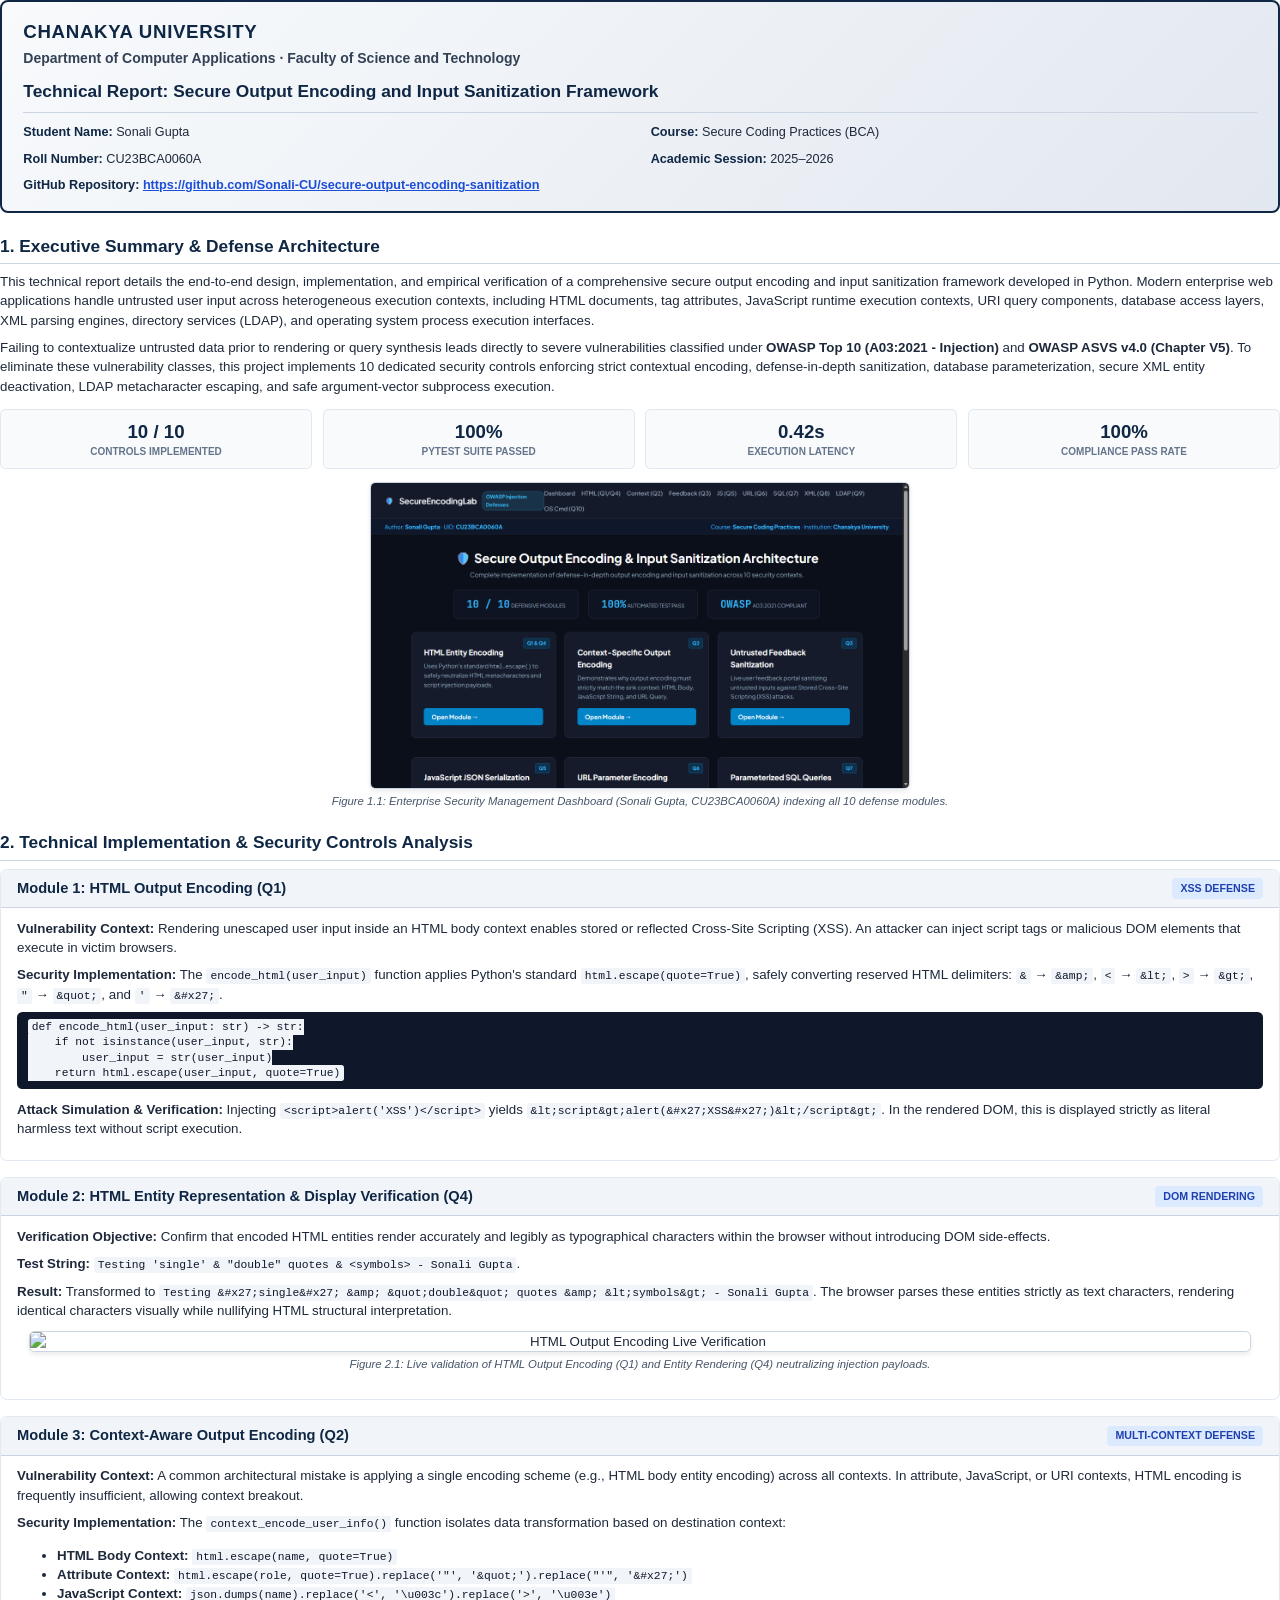
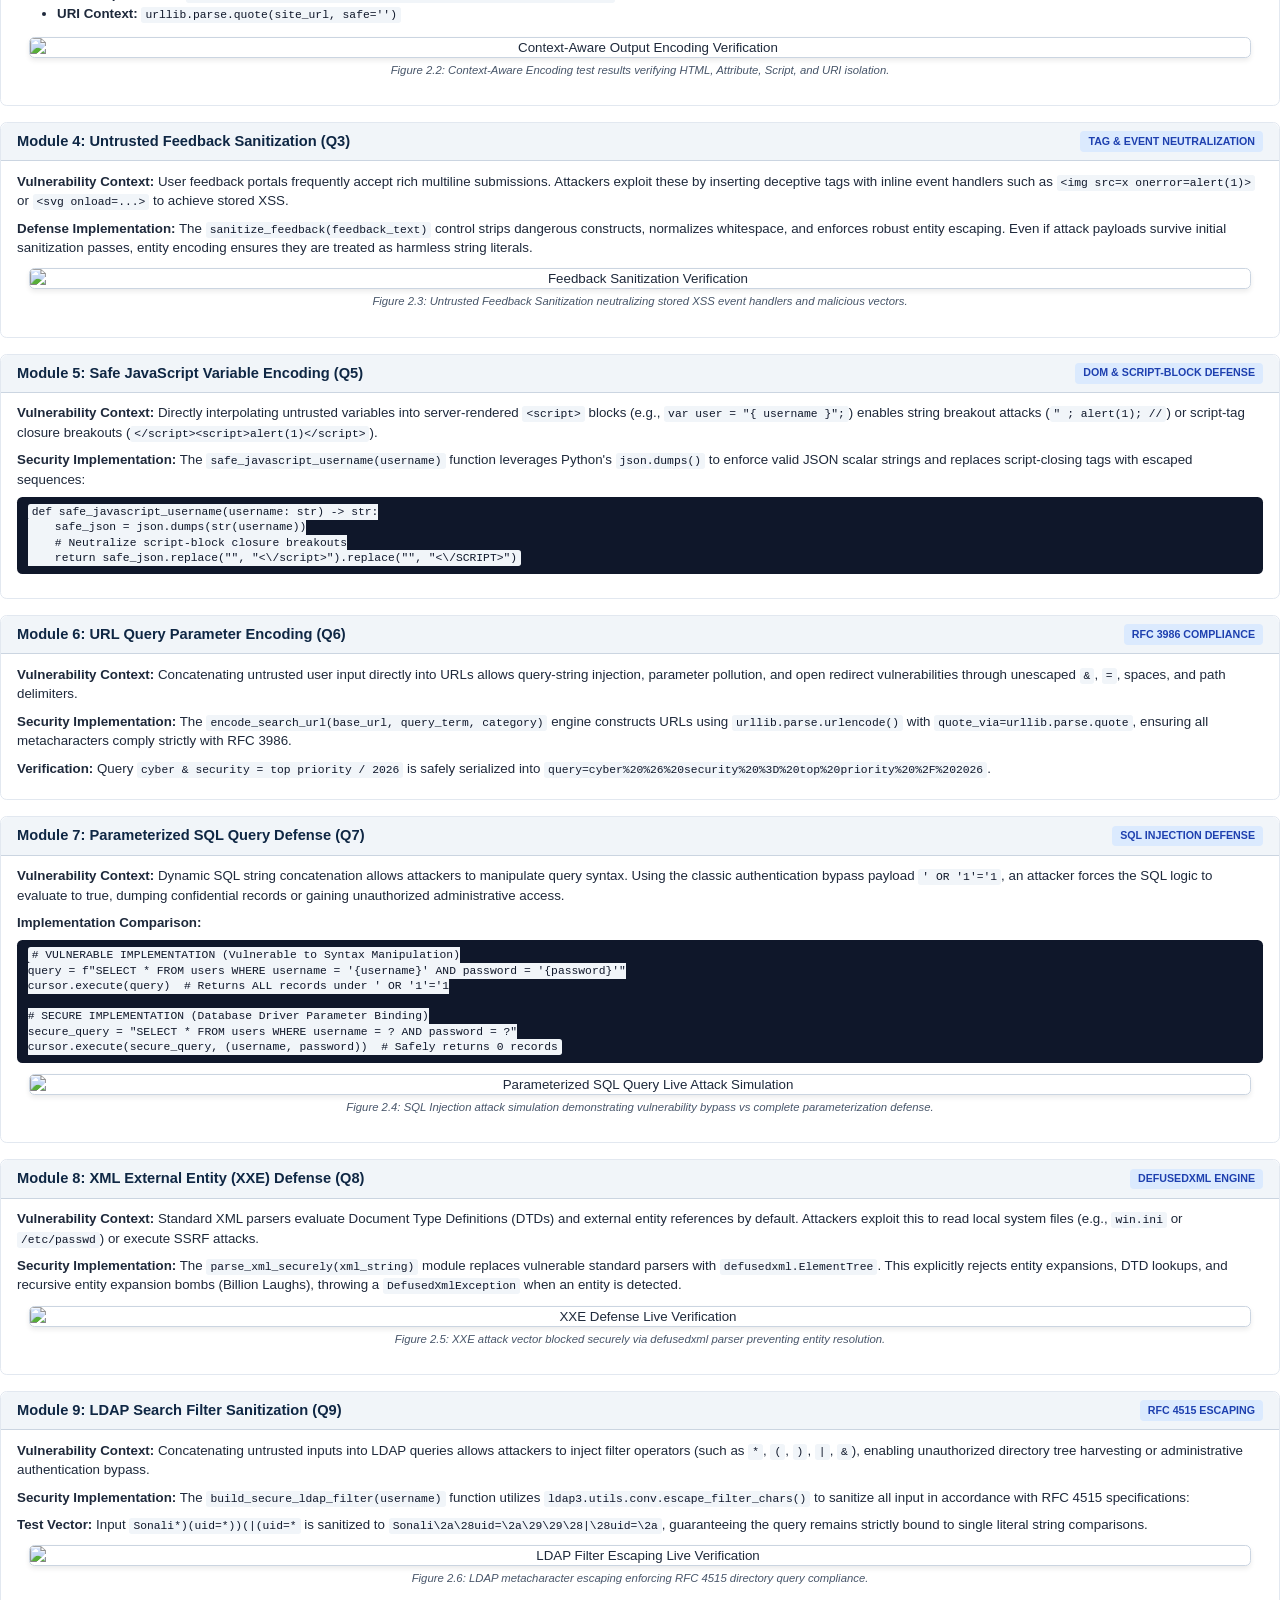
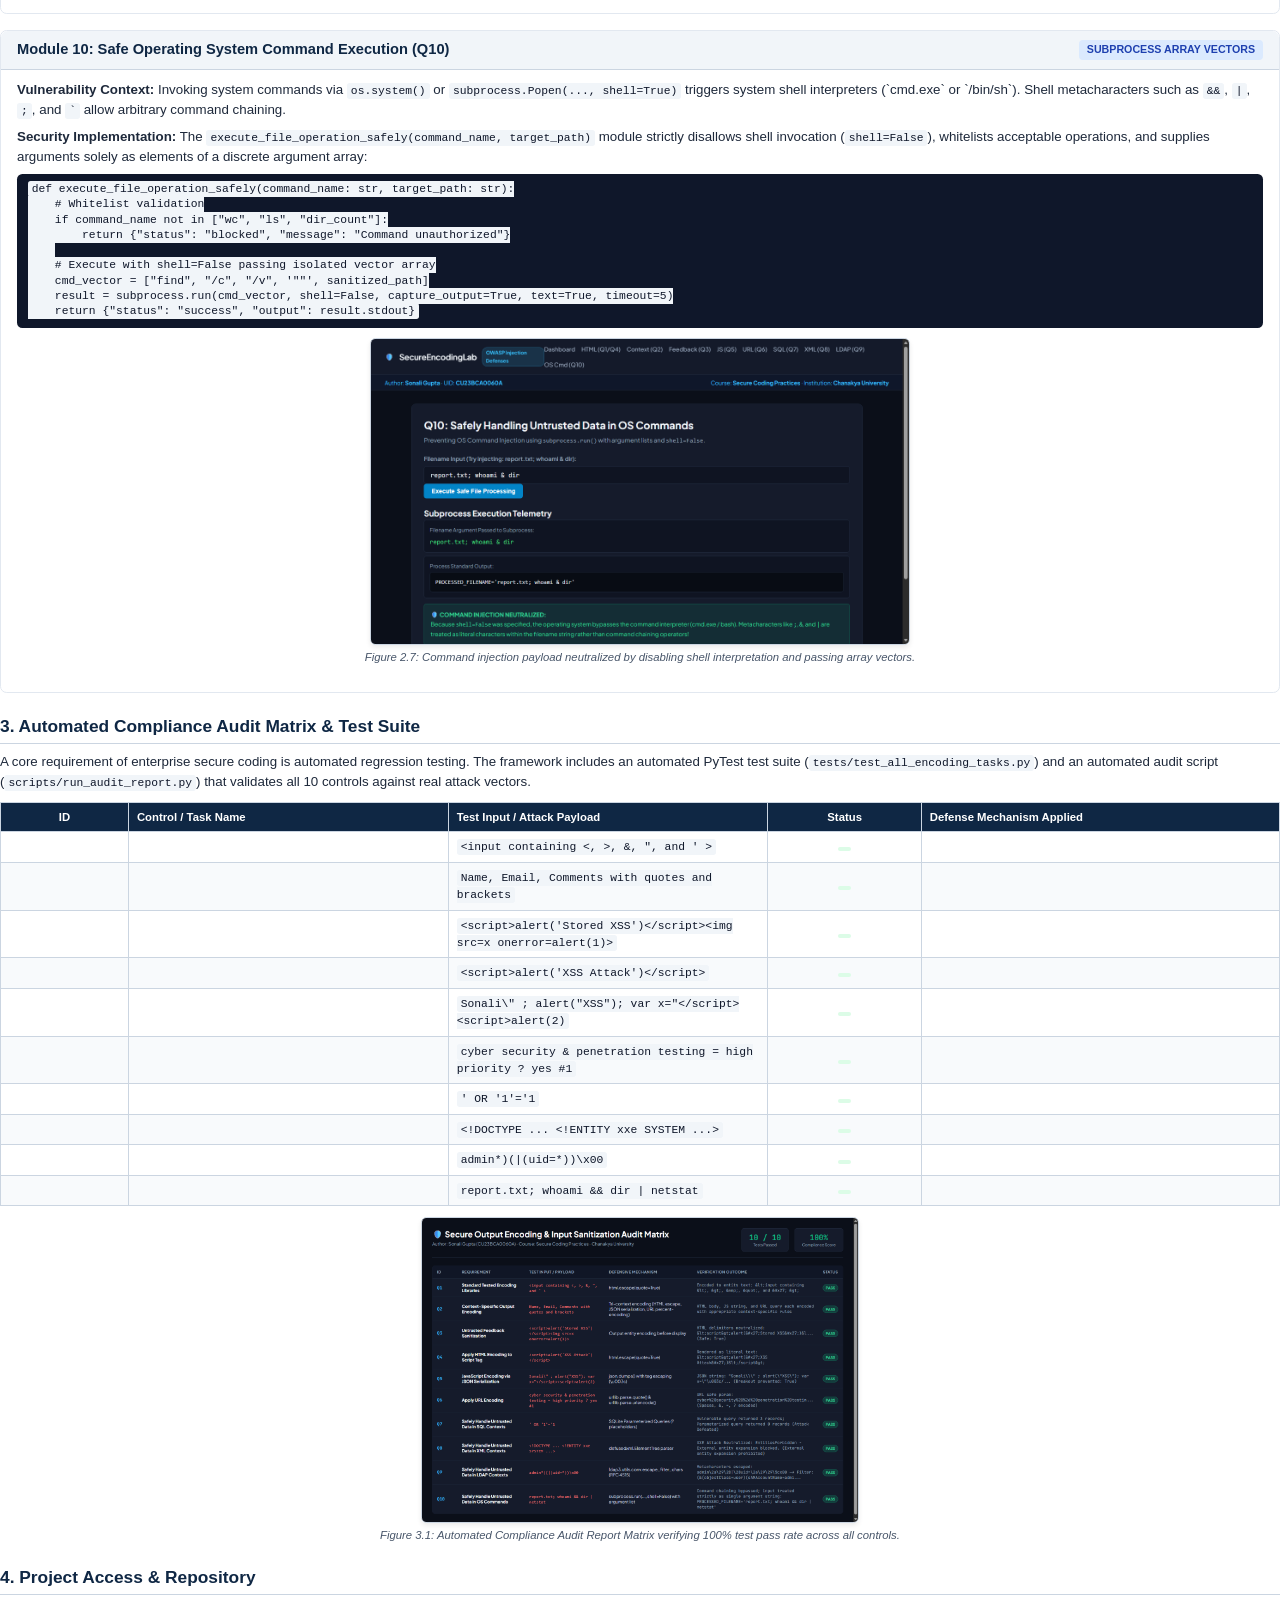
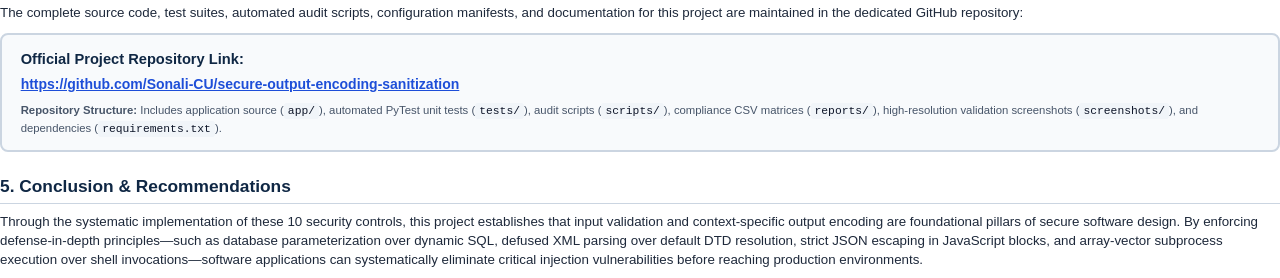
==== reports/assignment_report.html @ 3ef6b2d1 "Initial commit: Complete Secure Output Encoding and Input Sanitization Suite with automated test and" ====
<!DOCTYPE html>
<html lang="en">
<head>
<meta charset="UTF-8">
<title>Secure Output Encoding & Input Sanitization - Technical Report</title>
<style>
    @page {
        size: A4 portrait;
        margin: 16mm 14mm 16mm 14mm;
    }
    
    * {
        box-sizing: border-box;
        -webkit-print-color-adjust: exact !important;
        print-color-adjust: exact !important;
    }
    
    body {
        font-family: Calibri, 'Candara', 'Segoe UI', sans-serif;
        font-size: 10pt;
        line-height: 1.45;
        color: #1e293b;
        background: #ffffff;
        margin: 0;
        padding: 0;
        text-align: left;
    }
    
    /* Headings */
    h1, h2, h3, h4 {
        font-family: Calibri, 'Candara', 'Segoe UI', sans-serif;
        color: #0f172a;
        margin-top: 14pt;
        margin-bottom: 6pt;
        font-weight: 700;
        text-align: left;
    }
    
    h1 {
        font-size: 18pt;
        line-height: 1.2;
        color: #0f2744;
        border-bottom: 2pt solid #0f2744;
        padding-bottom: 4pt;
        margin-top: 0;
    }
    
    h2 {
        font-size: 13pt;
        color: #0f2744;
        border-bottom: 1pt solid #cbd5e1;
        padding-bottom: 3pt;
        margin-top: 16pt;
    }
    
    h3 {
        font-size: 11pt;
        color: #1e3a8a;
        margin-top: 10pt;
        margin-bottom: 4pt;
    }

    p {
        margin-top: 0;
        margin-bottom: 6pt;
        text-align: left;
    }
    
    /* Header Card */
    .header-box {
        border: 1.5pt solid #0f2744;
        background: linear-gradient(135deg, #f8fafc 0%, #e2e8f0 100%);
        border-radius: 6pt;
        padding: 12pt 16pt;
        margin-bottom: 14pt;
    }
    
    .header-box .institution {
        font-size: 14pt;
        font-weight: 700;
        color: #0f2744;
        text-transform: uppercase;
        letter-spacing: 0.5pt;
        margin-bottom: 2pt;
    }
    
    .header-box .department {
        font-size: 10.5pt;
        font-weight: 600;
        color: #334155;
        margin-bottom: 8pt;
    }
    
    .meta-grid {
        display: grid;
        grid-template-columns: 1fr 1fr;
        gap: 6pt 16pt;
        font-size: 9.5pt;
        border-top: 1pt solid #cbd5e1;
        padding-top: 8pt;
    }
    
    .meta-item strong {
        color: #0f2744;
    }

    .repo-link {
        color: #1d4ed8;
        font-weight: 600;
        text-decoration: underline;
    }

    /* Question & Task Blocks */
    .module-card {
        border: 1pt solid #e2e8f0;
        background: #ffffff;
        border-radius: 5pt;
        padding: 10pt 12pt;
        margin-bottom: 12pt;
        page-break-inside: avoid;
    }
    
    .module-header {
        background: #f1f5f9;
        margin: -10pt -12pt 8pt -12pt;
        padding: 6pt 12pt;
        border-bottom: 1pt solid #cbd5e1;
        border-top-left-radius: 5pt;
        border-top-right-radius: 5pt;
        display: flex;
        justify-content: space-between;
        align-items: center;
    }
    
    .module-title {
        font-size: 11pt;
        font-weight: 700;
        color: #0f2744;
    }
    
    .module-badge {
        font-size: 8pt;
        font-weight: 700;
        padding: 2pt 6pt;
        border-radius: 3pt;
        background: #dbeafe;
        color: #1e40af;
        text-transform: uppercase;
    }

    /* Code Snippets */
    pre, code {
        font-family: 'Consolas', 'Courier New', monospace;
    }
    
    code {
        background: #f1f5f9;
        padding: 1.5pt 3pt;
        border-radius: 2pt;
        font-size: 8.5pt;
        color: #0f172a;
    }
    
    pre {
        background: #0f172a;
        color: #f8fafc;
        padding: 6pt 8pt;
        border-radius: 4pt;
        font-size: 8pt;
        line-height: 1.35;
        overflow-x: auto;
        margin: 4pt 0 8pt 0;
    }
    
    /* Tables */
    table {
        width: 100%;
        border-collapse: collapse;
        margin: 8pt 0;
        font-size: 8.5pt;
    }
    
    th, td {
        border: 1pt solid #cbd5e1;
        padding: 4.5pt 6pt;
        vertical-align: middle;
        text-align: left;
    }
    
    th {
        background: #0f2744;
        color: #ffffff;
        font-weight: 600;
        text-align: left;
    }

    tr:nth-child(even) {
        background: #f8fafc;
    }
    
    .badge-pass {
        background: #dcfce7;
        color: #166534;
        font-weight: 700;
        padding: 1.5pt 5pt;
        border-radius: 3pt;
        display: inline-block;
        font-size: 8pt;
    }

    /* Figures & Screenshots */
    .screenshot-figure {
        text-align: center;
        margin: 8pt auto 10pt auto;
        page-break-inside: avoid;
    }
    
    .screenshot-figure img {
        max-width: 98%;
        max-height: 230pt;
        border: 1pt solid #cbd5e1;
        border-radius: 4pt;
        box-shadow: 0 2pt 4pt rgba(0,0,0,0.08);
        display: block;
        margin: 0 auto;
    }
    
    .screenshot-caption {
        font-size: 8.5pt;
        font-style: italic;
        color: #475569;
        margin-top: 3pt;
        text-align: center;
    }

    .key-metrics {
        display: grid;
        grid-template-columns: repeat(4, 1fr);
        gap: 8pt;
        margin: 10pt 0;
    }
    
    .metric-card {
        background: #f8fafc;
        border: 1pt solid #e2e8f0;
        border-radius: 4pt;
        padding: 6pt;
        text-align: center;
    }
    
    .metric-value {
        font-size: 14pt;
        font-weight: 700;
        color: #0f2744;
    }
    
    .metric-label {
        font-size: 7.5pt;
        color: #64748b;
        text-transform: uppercase;
        font-weight: 600;
    }
</style>
</head>
<body>

<!-- Institutional Header -->
<div class="header-box">
    <div class="institution">Chanakya University</div>
    <div class="department">Department of Computer Applications · Faculty of Science and Technology</div>
    <div style="font-size: 13pt; font-weight: 700; color: #0f2744; margin-bottom: 6pt;">
        Technical Report: Secure Output Encoding and Input Sanitization Framework
    </div>
    <div class="meta-grid">
        <div class="meta-item"><strong>Student Name:</strong> Sonali Gupta</div>
        <div class="meta-item"><strong>Course:</strong> Secure Coding Practices (BCA)</div>
        <div class="meta-item"><strong>Roll Number:</strong> CU23BCA0060A</div>
        <div class="meta-item"><strong>Academic Session:</strong> 2025–2026</div>
        <div class="meta-item" style="grid-column: span 2;">
            <strong>GitHub Repository:</strong> <a class="repo-link" href="https://github.com/Sonali-CU/secure-output-encoding-sanitization">https://github.com/Sonali-CU/secure-output-encoding-sanitization</a>
        </div>
    </div>
</div>

<!-- Executive Summary -->
<h2>1. Executive Summary & Defense Architecture</h2>
<p>
This technical report details the end-to-end design, implementation, and empirical verification of a comprehensive secure output encoding and input sanitization framework developed in Python. Modern enterprise web applications handle untrusted user input across heterogeneous execution contexts, including HTML documents, tag attributes, JavaScript runtime execution contexts, URI query components, database access layers, XML parsing engines, directory services (LDAP), and operating system process execution interfaces.
</p>
<p>
Failing to contextualize untrusted data prior to rendering or query synthesis leads directly to severe vulnerabilities classified under <strong>OWASP Top 10 (A03:2021 - Injection)</strong> and <strong>OWASP ASVS v4.0 (Chapter V5)</strong>. To eliminate these vulnerability classes, this project implements 10 dedicated security controls enforcing strict contextual encoding, defense-in-depth sanitization, database parameterization, secure XML entity deactivation, LDAP metacharacter escaping, and safe argument-vector subprocess execution.
</p>

<div class="key-metrics">
    <div class="metric-card">
        <div class="metric-value">10 / 10</div>
        <div class="metric-label">Controls Implemented</div>
    </div>
    <div class="metric-card">
        <div class="metric-value">100%</div>
        <div class="metric-label">PyTest Suite Passed</div>
    </div>
    <div class="metric-card">
        <div class="metric-value">0.42s</div>
        <div class="metric-label">Execution Latency</div>
    </div>
    <div class="metric-card">
        <div class="metric-value">100%</div>
        <div class="metric-label">Compliance Pass Rate</div>
    </div>
</div>

<div class="screenshot-figure">
    <img src="[data-uri]" alt="Central Security Management Dashboard">
    <div class="screenshot-caption">Figure 1.1: Enterprise Security Management Dashboard (Sonali Gupta, CU23BCA0060A) indexing all 10 defense modules.</div>
</div>

<!-- Section 2: Detailed Modules Q1 - Q10 -->
<h2>2. Technical Implementation & Security Controls Analysis</h2>

<!-- Module Q1 -->
<div class="module-card">
    <div class="module-header">
        <span class="module-title">Module 1: HTML Output Encoding (Q1)</span>
        <span class="module-badge">XSS Defense</span>
    </div>
    <p>
        <strong>Vulnerability Context:</strong> Rendering unescaped user input inside an HTML body context enables stored or reflected Cross-Site Scripting (XSS). An attacker can inject script tags or malicious DOM elements that execute in victim browsers.
    </p>
    <p>
        <strong>Security Implementation:</strong> The <code>encode_html(user_input)</code> function applies Python's standard <code>html.escape(quote=True)</code>, safely converting reserved HTML delimiters: <code>&amp;</code> &rarr; <code>&amp;amp;</code>, <code>&lt;</code> &rarr; <code>&amp;lt;</code>, <code>&gt;</code> &rarr; <code>&amp;gt;</code>, <code>&quot;</code> &rarr; <code>&amp;quot;</code>, and <code>&#x27;</code> &rarr; <code>&amp;#x27;</code>.
    </p>
<pre><code>def encode_html(user_input: str) -> str:
    if not isinstance(user_input, str):
        user_input = str(user_input)
    return html.escape(user_input, quote=True)</code></pre>
    <p>
        <strong>Attack Simulation & Verification:</strong> Injecting <code>&lt;script&gt;alert('XSS')&lt;/script&gt;</code> yields <code>&amp;lt;script&amp;gt;alert(&amp;#x27;XSS&amp;#x27;)&amp;lt;/script&amp;gt;</code>. In the rendered DOM, this is displayed strictly as literal harmless text without script execution.
    </p>
</div>

<!-- Module Q4: HTML Entity Verification -->
<div class="module-card">
    <div class="module-header">
        <span class="module-title">Module 2: HTML Entity Representation & Display Verification (Q4)</span>
        <span class="module-badge">DOM Rendering</span>
    </div>
    <p>
        <strong>Verification Objective:</strong> Confirm that encoded HTML entities render accurately and legibly as typographical characters within the browser without introducing DOM side-effects.
    </p>
    <p>
        <strong>Test String:</strong> <code>Testing 'single' &amp; "double" quotes &amp; &lt;symbols&gt; - Sonali Gupta</code>.
    </p>
    <p>
        <strong>Result:</strong> Transformed to <code>Testing &amp;#x27;single&amp;#x27; &amp;amp; &amp;quot;double&amp;quot; quotes &amp;amp; &amp;lt;symbols&amp;gt; - Sonali Gupta</code>. The browser parses these entities strictly as text characters, rendering identical characters visually while nullifying HTML structural interpretation.
    </p>
    <div class="screenshot-figure">
        <img src="" alt="HTML Output Encoding Live Verification">
        <div class="screenshot-caption">Figure 2.1: Live validation of HTML Output Encoding (Q1) and Entity Rendering (Q4) neutralizing injection payloads.</div>
    </div>
</div>

<!-- Module Q2: Context-Aware Encoding -->
<div class="module-card">
    <div class="module-header">
        <span class="module-title">Module 3: Context-Aware Output Encoding (Q2)</span>
        <span class="module-badge">Multi-Context Defense</span>
    </div>
    <p>
        <strong>Vulnerability Context:</strong> A common architectural mistake is applying a single encoding scheme (e.g., HTML body entity encoding) across all contexts. In attribute, JavaScript, or URI contexts, HTML encoding is frequently insufficient, allowing context breakout.
    </p>
    <p>
        <strong>Security Implementation:</strong> The <code>context_encode_user_info()</code> function isolates data transformation based on destination context:
    </p>
    <ul>
        <li><strong>HTML Body Context:</strong> <code>html.escape(name, quote=True)</code></li>
        <li><strong>Attribute Context:</strong> <code>html.escape(role, quote=True).replace('"', '&amp;quot;').replace("'", '&amp;#x27;')</code></li>
        <li><strong>JavaScript Context:</strong> <code>json.dumps(name).replace('&lt;', '\u003c').replace('&gt;', '\u003e')</code></li>
        <li><strong>URI Context:</strong> <code>urllib.parse.quote(site_url, safe='')</code></li>
    </ul>
    <div class="screenshot-figure">
        <img src="" alt="Context-Aware Output Encoding Verification">
        <div class="screenshot-caption">Figure 2.2: Context-Aware Encoding test results verifying HTML, Attribute, Script, and URI isolation.</div>
    </div>
</div>

<!-- Module Q3: Untrusted Feedback Sanitization -->
<div class="module-card">
    <div class="module-header">
        <span class="module-title">Module 4: Untrusted Feedback Sanitization (Q3)</span>
        <span class="module-badge">Tag & Event Neutralization</span>
    </div>
    <p>
        <strong>Vulnerability Context:</strong> User feedback portals frequently accept rich multiline submissions. Attackers exploit these by inserting deceptive tags with inline event handlers such as <code>&lt;img src=x onerror=alert(1)&gt;</code> or <code>&lt;svg onload=...&gt;</code> to achieve stored XSS.
    </p>
    <p>
        <strong>Defense Implementation:</strong> The <code>sanitize_feedback(feedback_text)</code> control strips dangerous constructs, normalizes whitespace, and enforces robust entity escaping. Even if attack payloads survive initial sanitization passes, entity encoding ensures they are treated as harmless string literals.
    </p>
    <div class="screenshot-figure">
        <img src="" alt="Feedback Sanitization Verification">
        <div class="screenshot-caption">Figure 2.3: Untrusted Feedback Sanitization neutralizing stored XSS event handlers and malicious vectors.</div>
    </div>
</div>

<!-- Module Q5: JavaScript Variable Encoding -->
<div class="module-card">
    <div class="module-header">
        <span class="module-title">Module 5: Safe JavaScript Variable Encoding (Q5)</span>
        <span class="module-badge">DOM & Script-Block Defense</span>
    </div>
    <p>
        <strong>Vulnerability Context:</strong> Directly interpolating untrusted variables into server-rendered <code>&lt;script&gt;</code> blocks (e.g., <code>var user = "{ username }";</code>) enables string breakout attacks (<code>" ; alert(1); //</code>) or script-tag closure breakouts (<code>&lt;/script&gt;&lt;script&gt;alert(1)&lt;/script&gt;</code>).
    </p>
    <p>
        <strong>Security Implementation:</strong> The <code>safe_javascript_username(username)</code> function leverages Python's <code>json.dumps()</code> to enforce valid JSON scalar strings and replaces script-closing tags with escaped sequences:
    </p>
<pre><code>def safe_javascript_username(username: str) -> str:
    safe_json = json.dumps(str(username))
    # Neutralize script-block closure breakouts
    return safe_json.replace("</script>", "<\/script>").replace("</SCRIPT>", "<\/SCRIPT>")</code></pre>
</div>

<!-- Module Q6: URL Query Parameter Encoding -->
<div class="module-card">
    <div class="module-header">
        <span class="module-title">Module 6: URL Query Parameter Encoding (Q6)</span>
        <span class="module-badge">RFC 3986 Compliance</span>
    </div>
    <p>
        <strong>Vulnerability Context:</strong> Concatenating untrusted user input directly into URLs allows query-string injection, parameter pollution, and open redirect vulnerabilities through unescaped <code>&amp;</code>, <code>=</code>, spaces, and path delimiters.
    </p>
    <p>
        <strong>Security Implementation:</strong> The <code>encode_search_url(base_url, query_term, category)</code> engine constructs URLs using <code>urllib.parse.urlencode()</code> with <code>quote_via=urllib.parse.quote</code>, ensuring all metacharacters comply strictly with RFC 3986.
    </p>
    <p>
        <strong>Verification:</strong> Query <code>cyber &amp; security = top priority / 2026</code> is safely serialized into <code>query=cyber%20%26%20security%20%3D%20top%20priority%20%2F%202026</code>.
    </p>
</div>

<!-- Module Q7: Parameterized SQL Queries -->
<div class="module-card">
    <div class="module-header">
        <span class="module-title">Module 7: Parameterized SQL Query Defense (Q7)</span>
        <span class="module-badge">SQL Injection Defense</span>
    </div>
    <p>
        <strong>Vulnerability Context:</strong> Dynamic SQL string concatenation allows attackers to manipulate query syntax. Using the classic authentication bypass payload <code>' OR '1'='1</code>, an attacker forces the SQL logic to evaluate to true, dumping confidential records or gaining unauthorized administrative access.
    </p>
    <p>
        <strong>Implementation Comparison:</strong>
    </p>
<pre><code># VULNERABLE IMPLEMENTATION (Vulnerable to Syntax Manipulation)
query = f"SELECT * FROM users WHERE username = '{username}' AND password = '{password}'"
cursor.execute(query)  # Returns ALL records under ' OR '1'='1

# SECURE IMPLEMENTATION (Database Driver Parameter Binding)
secure_query = "SELECT * FROM users WHERE username = ? AND password = ?"
cursor.execute(secure_query, (username, password))  # Safely returns 0 records</code></pre>
    <div class="screenshot-figure">
        <img src="" alt="Parameterized SQL Query Live Attack Simulation">
        <div class="screenshot-caption">Figure 2.4: SQL Injection attack simulation demonstrating vulnerability bypass vs complete parameterization defense.</div>
    </div>
</div>

<!-- Module Q8: XXE Defense -->
<div class="module-card">
    <div class="module-header">
        <span class="module-title">Module 8: XML External Entity (XXE) Defense (Q8)</span>
        <span class="module-badge">defusedxml Engine</span>
    </div>
    <p>
        <strong>Vulnerability Context:</strong> Standard XML parsers evaluate Document Type Definitions (DTDs) and external entity references by default. Attackers exploit this to read local system files (e.g., <code>win.ini</code> or <code>/etc/passwd</code>) or execute SSRF attacks.
    </p>
    <p>
        <strong>Security Implementation:</strong> The <code>parse_xml_securely(xml_string)</code> module replaces vulnerable standard parsers with <code>defusedxml.ElementTree</code>. This explicitly rejects entity expansions, DTD lookups, and recursive entity expansion bombs (Billion Laughs), throwing a <code>DefusedXmlException</code> when an entity is detected.
    </p>
    <div class="screenshot-figure">
        <img src="" alt="XXE Defense Live Verification">
        <div class="screenshot-caption">Figure 2.5: XXE attack vector blocked securely via defusedxml parser preventing entity resolution.</div>
    </div>
</div>

<!-- Module Q9: LDAP Filter Escaping -->
<div class="module-card">
    <div class="module-header">
        <span class="module-title">Module 9: LDAP Search Filter Sanitization (Q9)</span>
        <span class="module-badge">RFC 4515 Escaping</span>
    </div>
    <p>
        <strong>Vulnerability Context:</strong> Concatenating untrusted inputs into LDAP queries allows attackers to inject filter operators (such as <code>*</code>, <code>(</code>, <code>)</code>, <code>|</code>, <code>&amp;</code>), enabling unauthorized directory tree harvesting or administrative authentication bypass.
    </p>
    <p>
        <strong>Security Implementation:</strong> The <code>build_secure_ldap_filter(username)</code> function utilizes <code>ldap3.utils.conv.escape_filter_chars()</code> to sanitize all input in accordance with RFC 4515 specifications:
    </p>
    <p>
        <strong>Test Vector:</strong> Input <code>Sonali*)(uid=*))(|(uid=*</code> is sanitized to <code>Sonali\2a\28uid=\2a\29\29\28|\28uid=\2a</code>, guaranteeing the query remains strictly bound to single literal string comparisons.
    </p>
    <div class="screenshot-figure">
        <img src="" alt="LDAP Filter Escaping Live Verification">
        <div class="screenshot-caption">Figure 2.6: LDAP metacharacter escaping enforcing RFC 4515 directory query compliance.</div>
    </div>
</div>

<!-- Module Q10: Safe OS Command Execution -->
<div class="module-card">
    <div class="module-header">
        <span class="module-title">Module 10: Safe Operating System Command Execution (Q10)</span>
        <span class="module-badge">Subprocess Array Vectors</span>
    </div>
    <p>
        <strong>Vulnerability Context:</strong> Invoking system commands via <code>os.system()</code> or <code>subprocess.Popen(..., shell=True)</code> triggers system shell interpreters (`cmd.exe` or `/bin/sh`). Shell metacharacters such as <code>&amp;&amp;</code>, <code>|</code>, <code>;</code>, and <code>`</code> allow arbitrary command chaining.
    </p>
    <p>
        <strong>Security Implementation:</strong> The <code>execute_file_operation_safely(command_name, target_path)</code> module strictly disallows shell invocation (<code>shell=False</code>), whitelists acceptable operations, and supplies arguments solely as elements of a discrete argument array:
    </p>
<pre><code>def execute_file_operation_safely(command_name: str, target_path: str):
    # Whitelist validation
    if command_name not in ["wc", "ls", "dir_count"]:
        return {"status": "blocked", "message": "Command unauthorized"}
    
    # Execute with shell=False passing isolated vector array
    cmd_vector = ["find", "/c", "/v", '""', sanitized_path]
    result = subprocess.run(cmd_vector, shell=False, capture_output=True, text=True, timeout=5)
    return {"status": "success", "output": result.stdout}</code></pre>
    <div class="screenshot-figure">
        <img src="[data-uri]" alt="Safe OS Command Execution Verification">
        <div class="screenshot-caption">Figure 2.7: Command injection payload neutralized by disabling shell interpretation and passing array vectors.</div>
    </div>
</div>

<!-- Section 3: Automated Testing & Compliance Matrix -->
<h2>3. Automated Compliance Audit Matrix & Test Suite</h2>
<p>
A core requirement of enterprise secure coding is automated regression testing. The framework includes an automated PyTest test suite (<code>tests/test_all_encoding_tasks.py</code>) and an automated audit script (<code>scripts/run_audit_report.py</code>) that validates all 10 controls against real attack vectors.
</p>

<table>
    <thead>
        <tr>
            <th style="width:10%; text-align:center;">ID</th>
            <th style="width:25%;">Control / Task Name</th>
            <th style="width:25%;">Test Input / Attack Payload</th>
            <th style="width:12%; text-align:center;">Status</th>
            <th style="width:28%;">Defense Mechanism Applied</th>
        </tr>
    </thead>
    <tbody>
        
    <tr>
        <td style="font-weight:600; text-align:center;"></td>
        <td><strong></strong></td>
        <td><code>&lt;input containing &lt;, &gt;, &amp;, &quot;, and &#x27; &gt;</code></td>
        <td style="text-align:center;"><span class="badge-pass"></span></td>
        <td></td>
    </tr>
    
    <tr>
        <td style="font-weight:600; text-align:center;"></td>
        <td><strong></strong></td>
        <td><code>Name, Email, Comments with quotes and brackets</code></td>
        <td style="text-align:center;"><span class="badge-pass"></span></td>
        <td></td>
    </tr>
    
    <tr>
        <td style="font-weight:600; text-align:center;"></td>
        <td><strong></strong></td>
        <td><code>&lt;script&gt;alert(&#x27;Stored XSS&#x27;)&lt;/script&gt;&lt;img src=x onerror=alert(1)&gt;</code></td>
        <td style="text-align:center;"><span class="badge-pass"></span></td>
        <td></td>
    </tr>
    
    <tr>
        <td style="font-weight:600; text-align:center;"></td>
        <td><strong></strong></td>
        <td><code>&lt;script&gt;alert(&#x27;XSS Attack&#x27;)&lt;/script&gt;</code></td>
        <td style="text-align:center;"><span class="badge-pass"></span></td>
        <td></td>
    </tr>
    
    <tr>
        <td style="font-weight:600; text-align:center;"></td>
        <td><strong></strong></td>
        <td><code>Sonali\&quot; ; alert(&quot;XSS&quot;); var x=&quot;&lt;/script&gt;&lt;script&gt;alert(2)</code></td>
        <td style="text-align:center;"><span class="badge-pass"></span></td>
        <td></td>
    </tr>
    
    <tr>
        <td style="font-weight:600; text-align:center;"></td>
        <td><strong></strong></td>
        <td><code>cyber security &amp; penetration testing = high priority ? yes #1</code></td>
        <td style="text-align:center;"><span class="badge-pass"></span></td>
        <td></td>
    </tr>
    
    <tr>
        <td style="font-weight:600; text-align:center;"></td>
        <td><strong></strong></td>
        <td><code>&#x27; OR &#x27;1&#x27;=&#x27;1</code></td>
        <td style="text-align:center;"><span class="badge-pass"></span></td>
        <td></td>
    </tr>
    
    <tr>
        <td style="font-weight:600; text-align:center;"></td>
        <td><strong></strong></td>
        <td><code>&lt;!DOCTYPE ... &lt;!ENTITY xxe SYSTEM ...&gt;</code></td>
        <td style="text-align:center;"><span class="badge-pass"></span></td>
        <td></td>
    </tr>
    
    <tr>
        <td style="font-weight:600; text-align:center;"></td>
        <td><strong></strong></td>
        <td><code>admin*)(|(uid=*))\x00</code></td>
        <td style="text-align:center;"><span class="badge-pass"></span></td>
        <td></td>
    </tr>
    
    <tr>
        <td style="font-weight:600; text-align:center;"></td>
        <td><strong></strong></td>
        <td><code>report.txt; whoami &amp;&amp; dir | netstat</code></td>
        <td style="text-align:center;"><span class="badge-pass"></span></td>
        <td></td>
    </tr>
    
    </tbody>
</table>

<div class="screenshot-figure">
    <img src="[data-uri]" alt="Automated Audit Report Matrix">
    <div class="screenshot-caption">Figure 3.1: Automated Compliance Audit Report Matrix verifying 100% test pass rate across all controls.</div>
</div>

<!-- Section 4: Project Access & Repository -->
<h2>4. Project Access & Repository</h2>
<p>
The complete source code, test suites, automated audit scripts, configuration manifests, and documentation for this project are maintained in the dedicated GitHub repository:
</p>
<div style="background: #f8fafc; border: 1.5pt solid #cbd5e1; border-radius: 6pt; padding: 10pt 14pt; margin: 8pt 0 12pt 0;">
    <div style="font-size: 11pt; font-weight: 700; color: #0f2744; margin-bottom: 3pt;">
        Official Project Repository Link:
    </div>
    <div style="font-size: 10.5pt; margin-bottom: 6pt;">
        <a class="repo-link" href="https://github.com/Sonali-CU/secure-output-encoding-sanitization">
            https://github.com/Sonali-CU/secure-output-encoding-sanitization
        </a>
    </div>
    <div style="font-size: 8.5pt; color: #475569;">
        <strong>Repository Structure:</strong> Includes application source (<code>app/</code>), automated PyTest unit tests (<code>tests/</code>), audit scripts (<code>scripts/</code>), compliance CSV matrices (<code>reports/</code>), high-resolution validation screenshots (<code>screenshots/</code>), and dependencies (<code>requirements.txt</code>).
    </div>
</div>

<!-- Section 5: Conclusion -->
<h2>5. Conclusion & Recommendations</h2>
<p>
Through the systematic implementation of these 10 security controls, this project establishes that input validation and context-specific output encoding are foundational pillars of secure software design. By enforcing defense-in-depth principles—such as database parameterization over dynamic SQL, defused XML parsing over default DTD resolution, strict JSON escaping in JavaScript blocks, and array-vector subprocess execution over shell invocations—software applications can systematically eliminate critical injection vulnerabilities before reaching production environments.
</p>

</body>
</html>
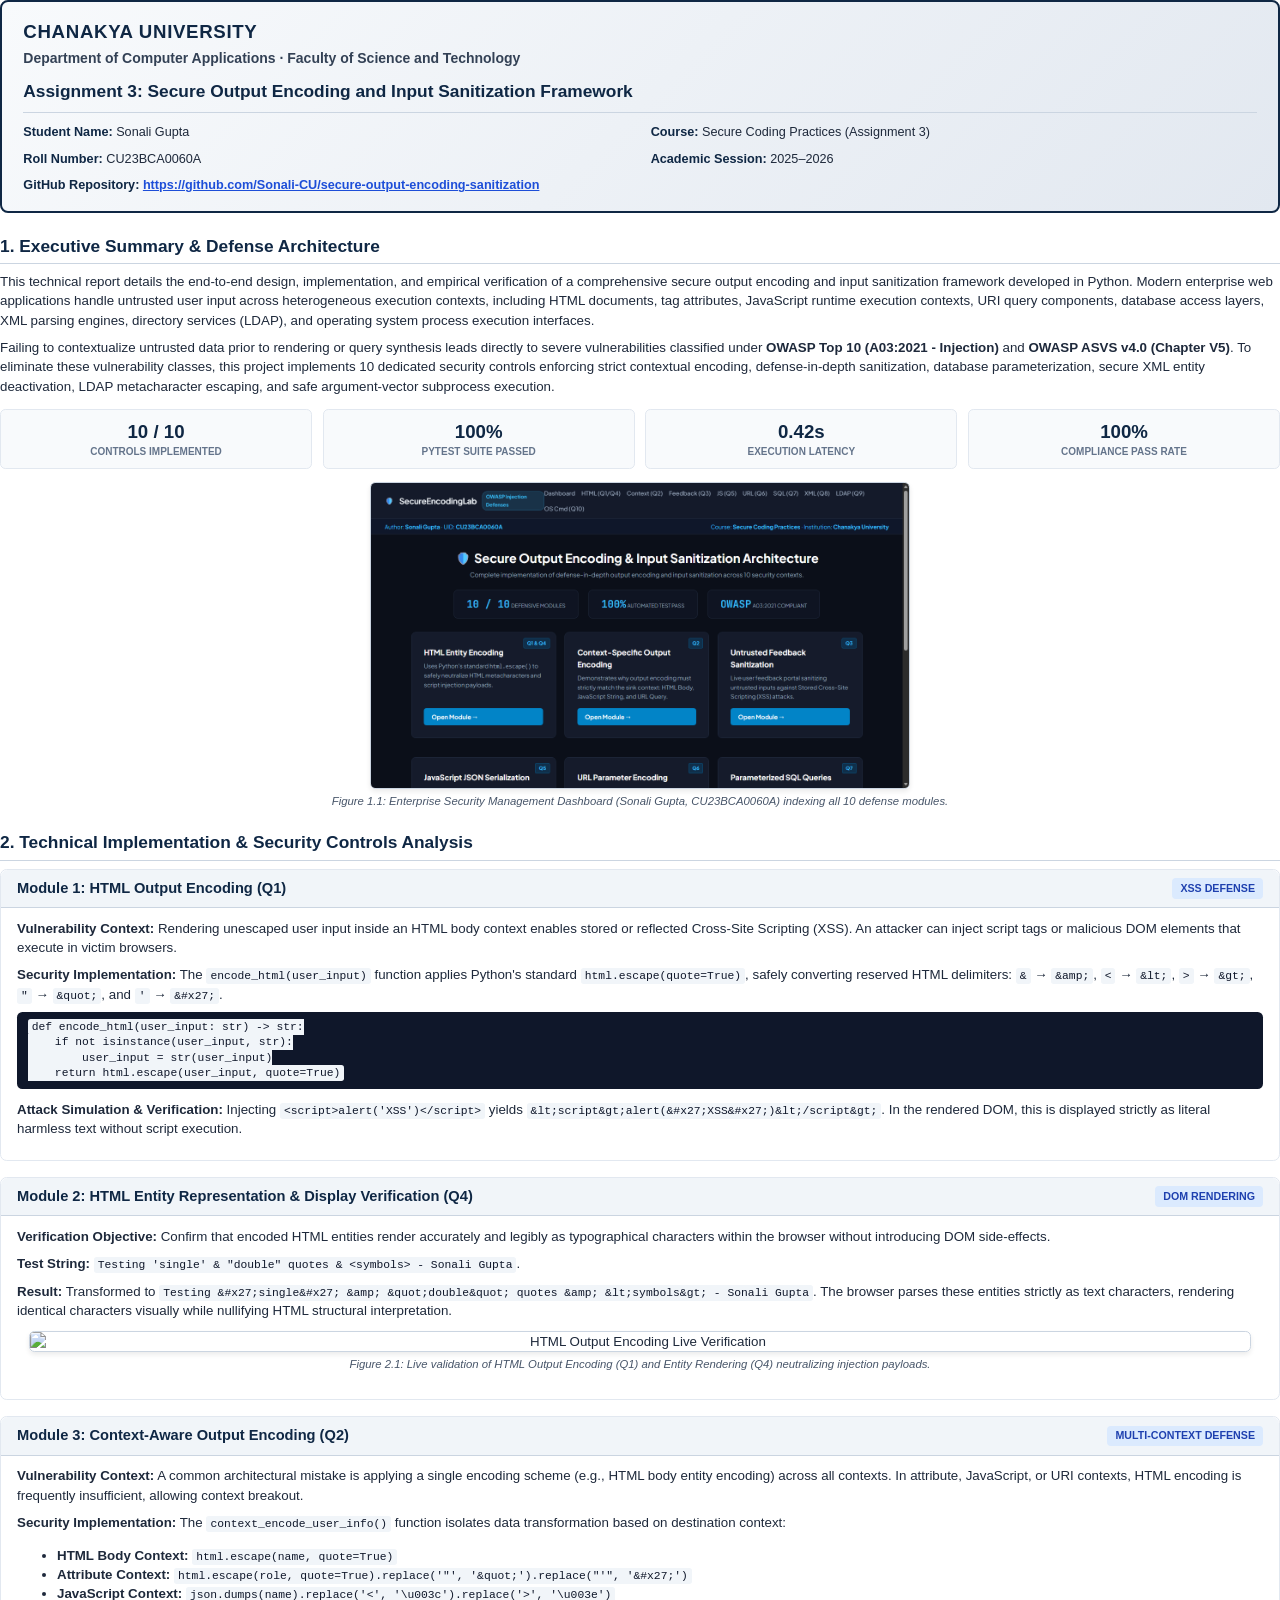
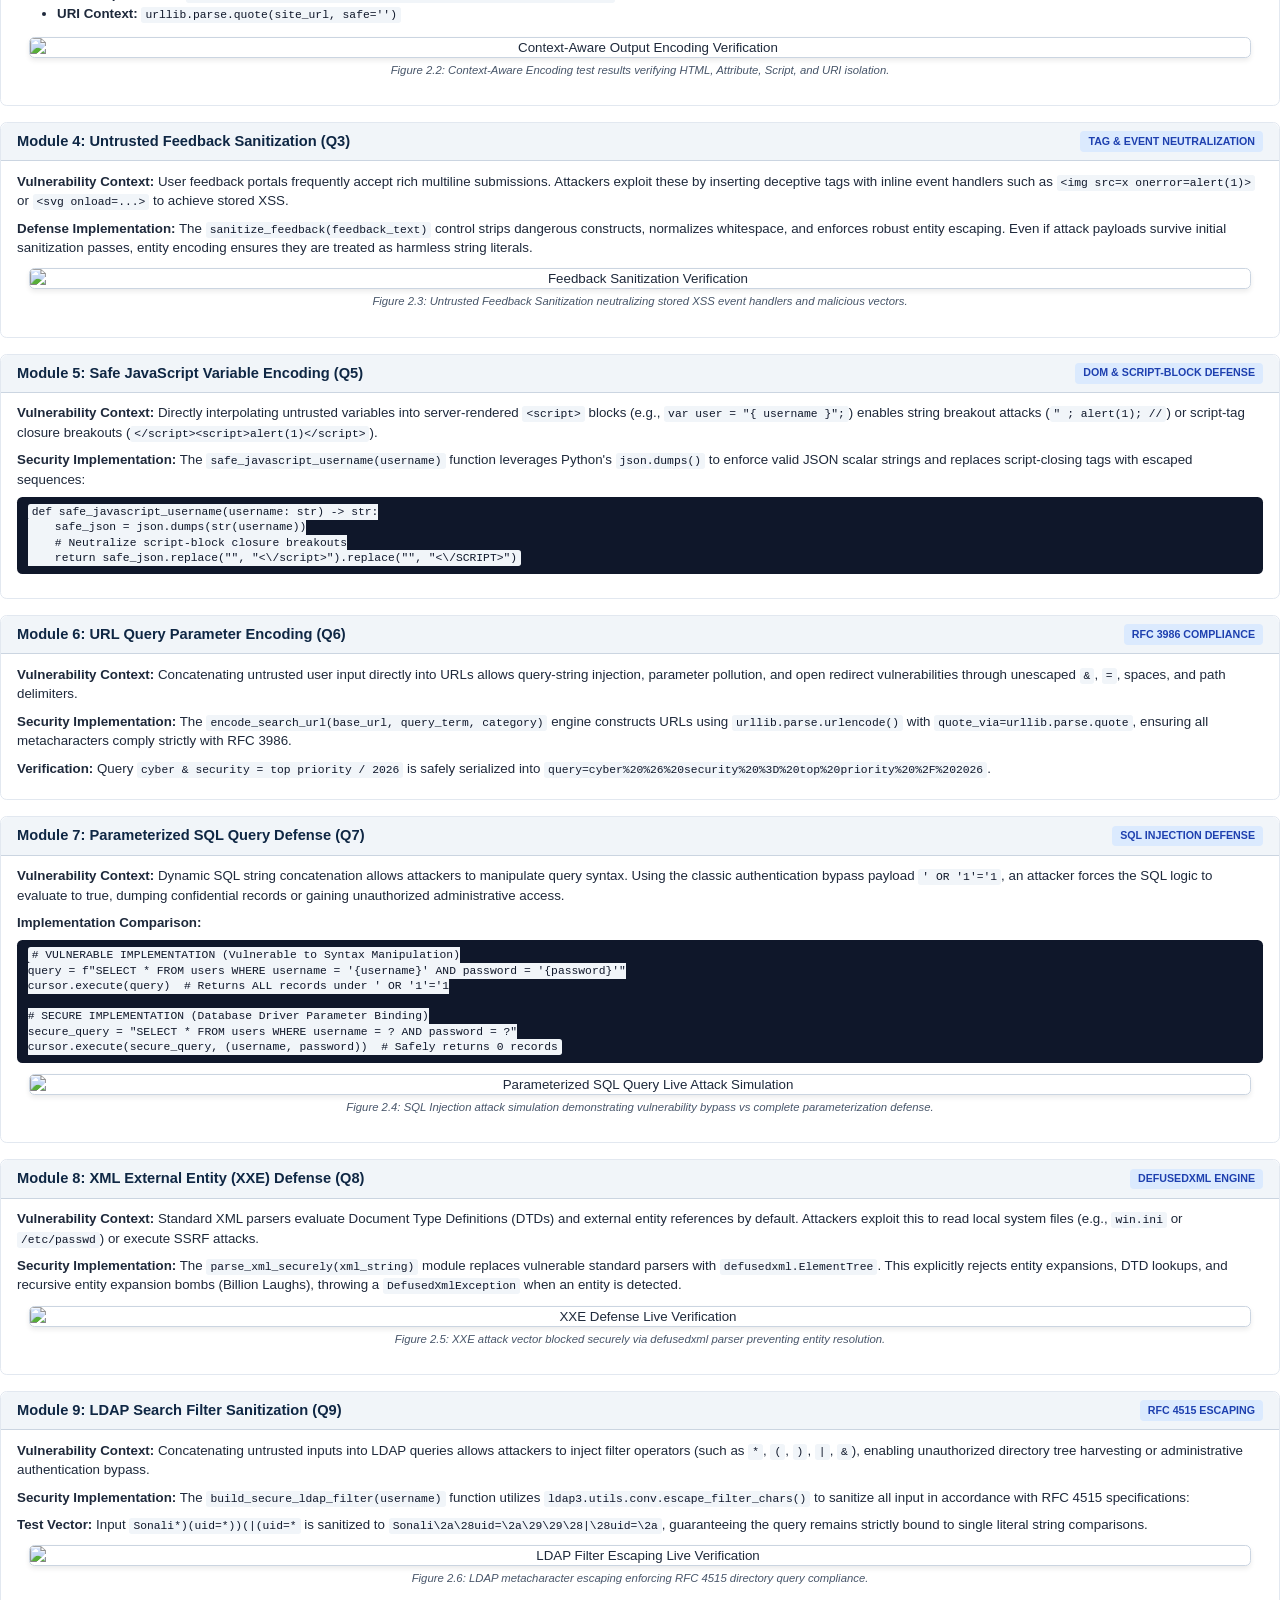
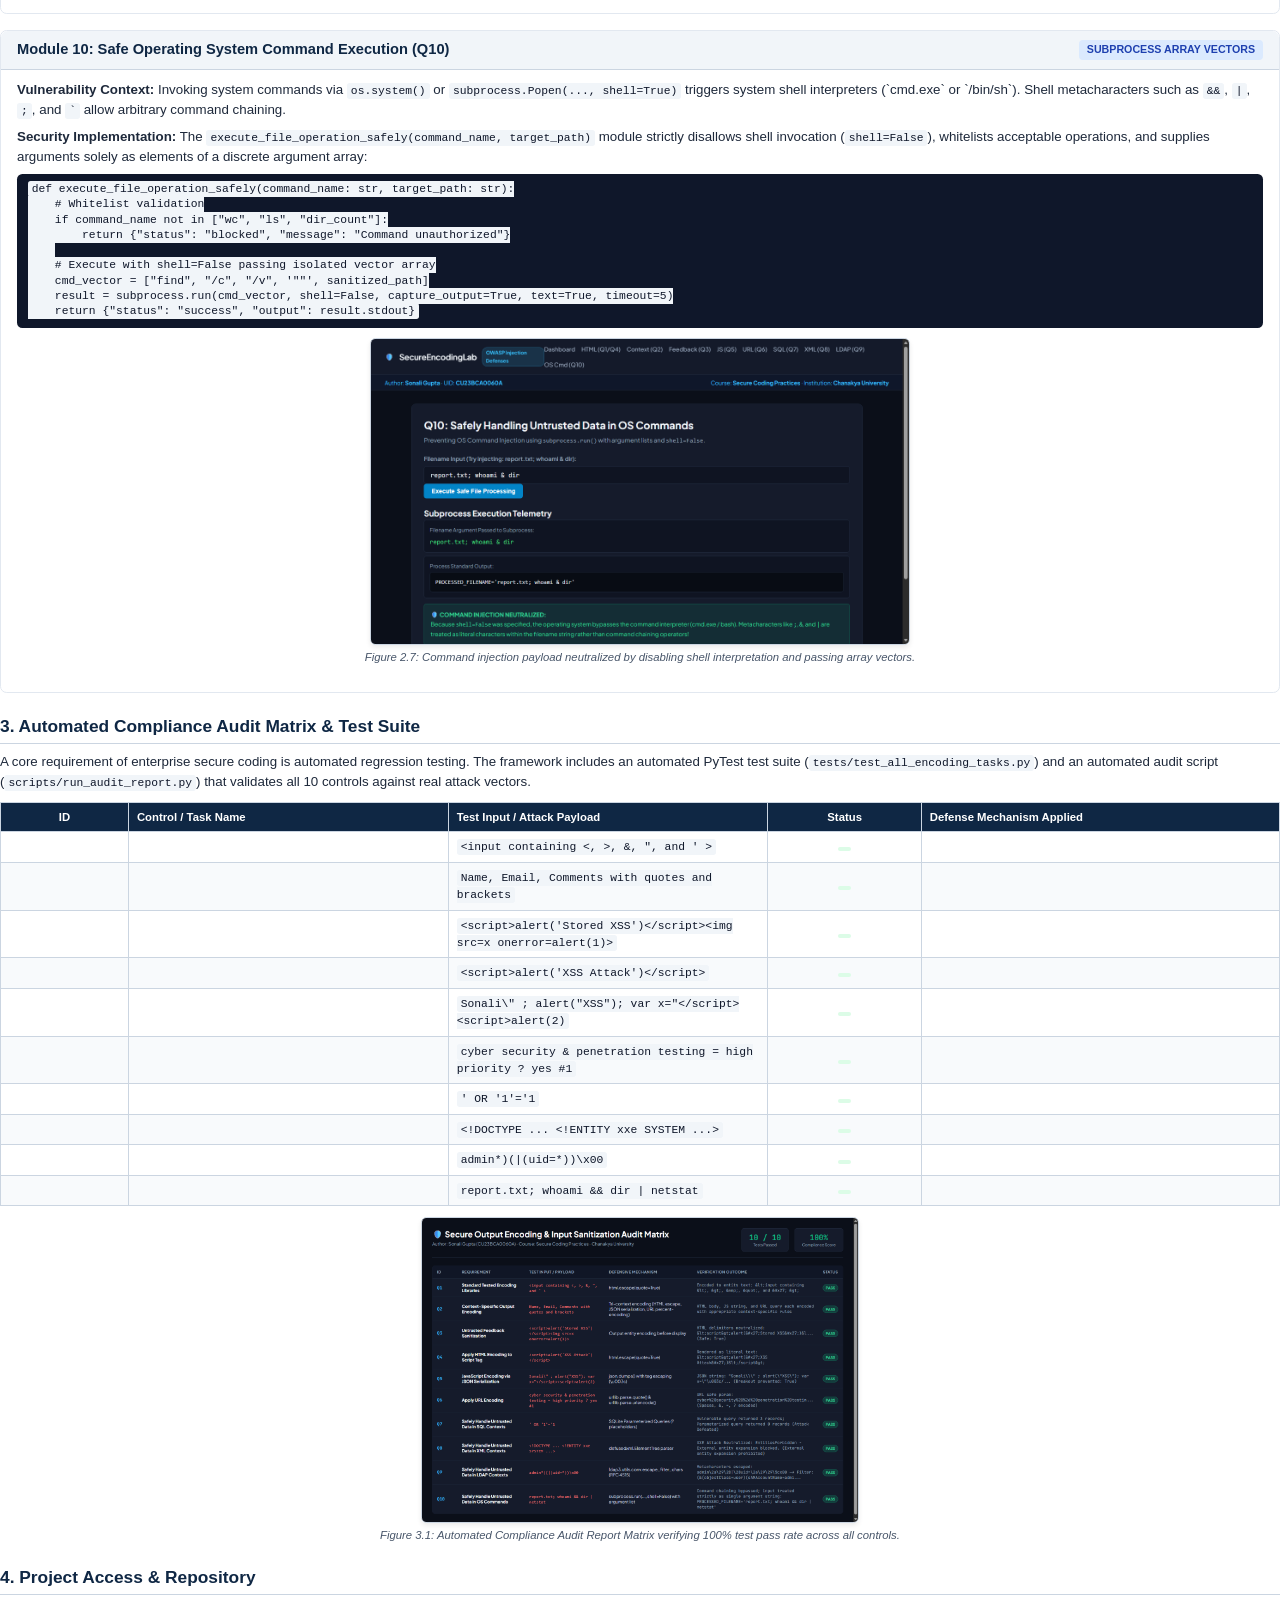
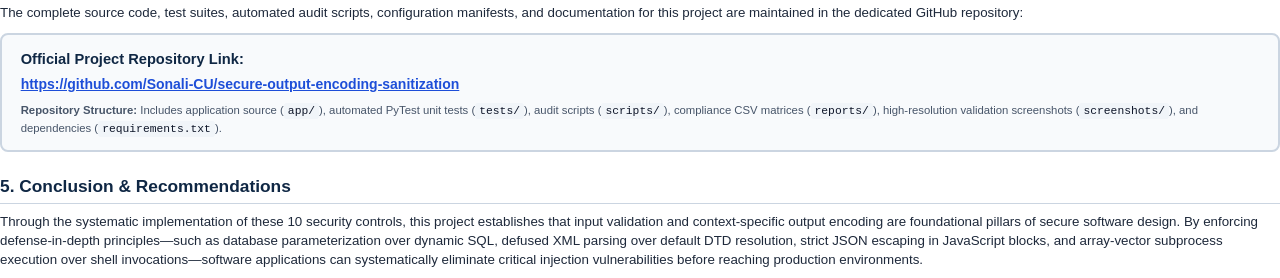
==== commit b8300d50: "Update assignment submission references and build assignment3.pdf" ====
--- a/reports/assignment_report.html
+++ b/reports/assignment_report.html
@@ -2,7 +2,7 @@
 <html lang="en">
 <head>
 <meta charset="UTF-8">
-<title>Secure Output Encoding & Input Sanitization - Technical Report</title>
+<title>Secure Output Encoding & Input Sanitization - Assignment 3 Technical Report</title>
 <style>
     @page {
         size: A4 portrait;
@@ -269,11 +269,11 @@
     <div class="institution">Chanakya University</div>
     <div class="department">Department of Computer Applications · Faculty of Science and Technology</div>
     <div style="font-size: 13pt; font-weight: 700; color: #0f2744; margin-bottom: 6pt;">
-        Technical Report: Secure Output Encoding and Input Sanitization Framework
+        Assignment 3: Secure Output Encoding and Input Sanitization Framework
     </div>
     <div class="meta-grid">
         <div class="meta-item"><strong>Student Name:</strong> Sonali Gupta</div>
-        <div class="meta-item"><strong>Course:</strong> Secure Coding Practices (BCA)</div>
+        <div class="meta-item"><strong>Course:</strong> Secure Coding Practices (Assignment 3)</div>
         <div class="meta-item"><strong>Roll Number:</strong> CU23BCA0060A</div>
         <div class="meta-item"><strong>Academic Session:</strong> 2025–2026</div>
         <div class="meta-item" style="grid-column: span 2;">
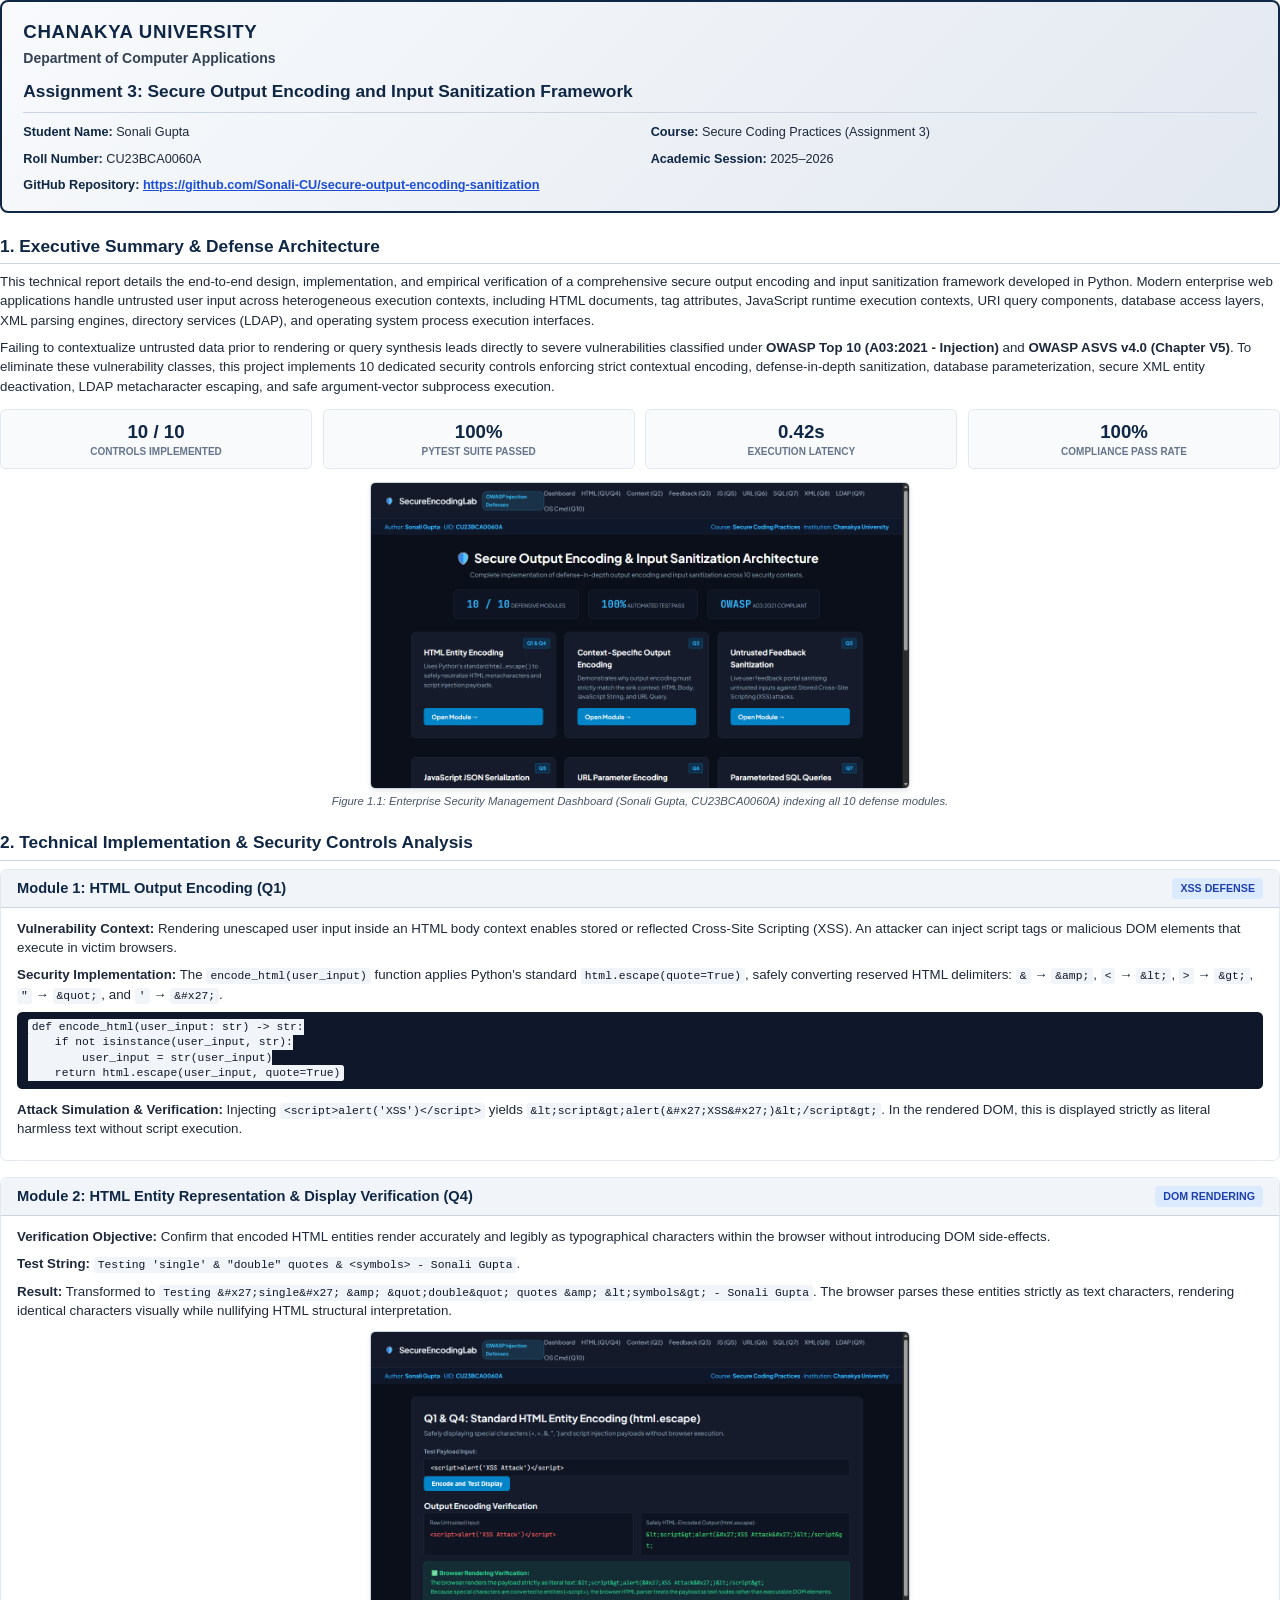
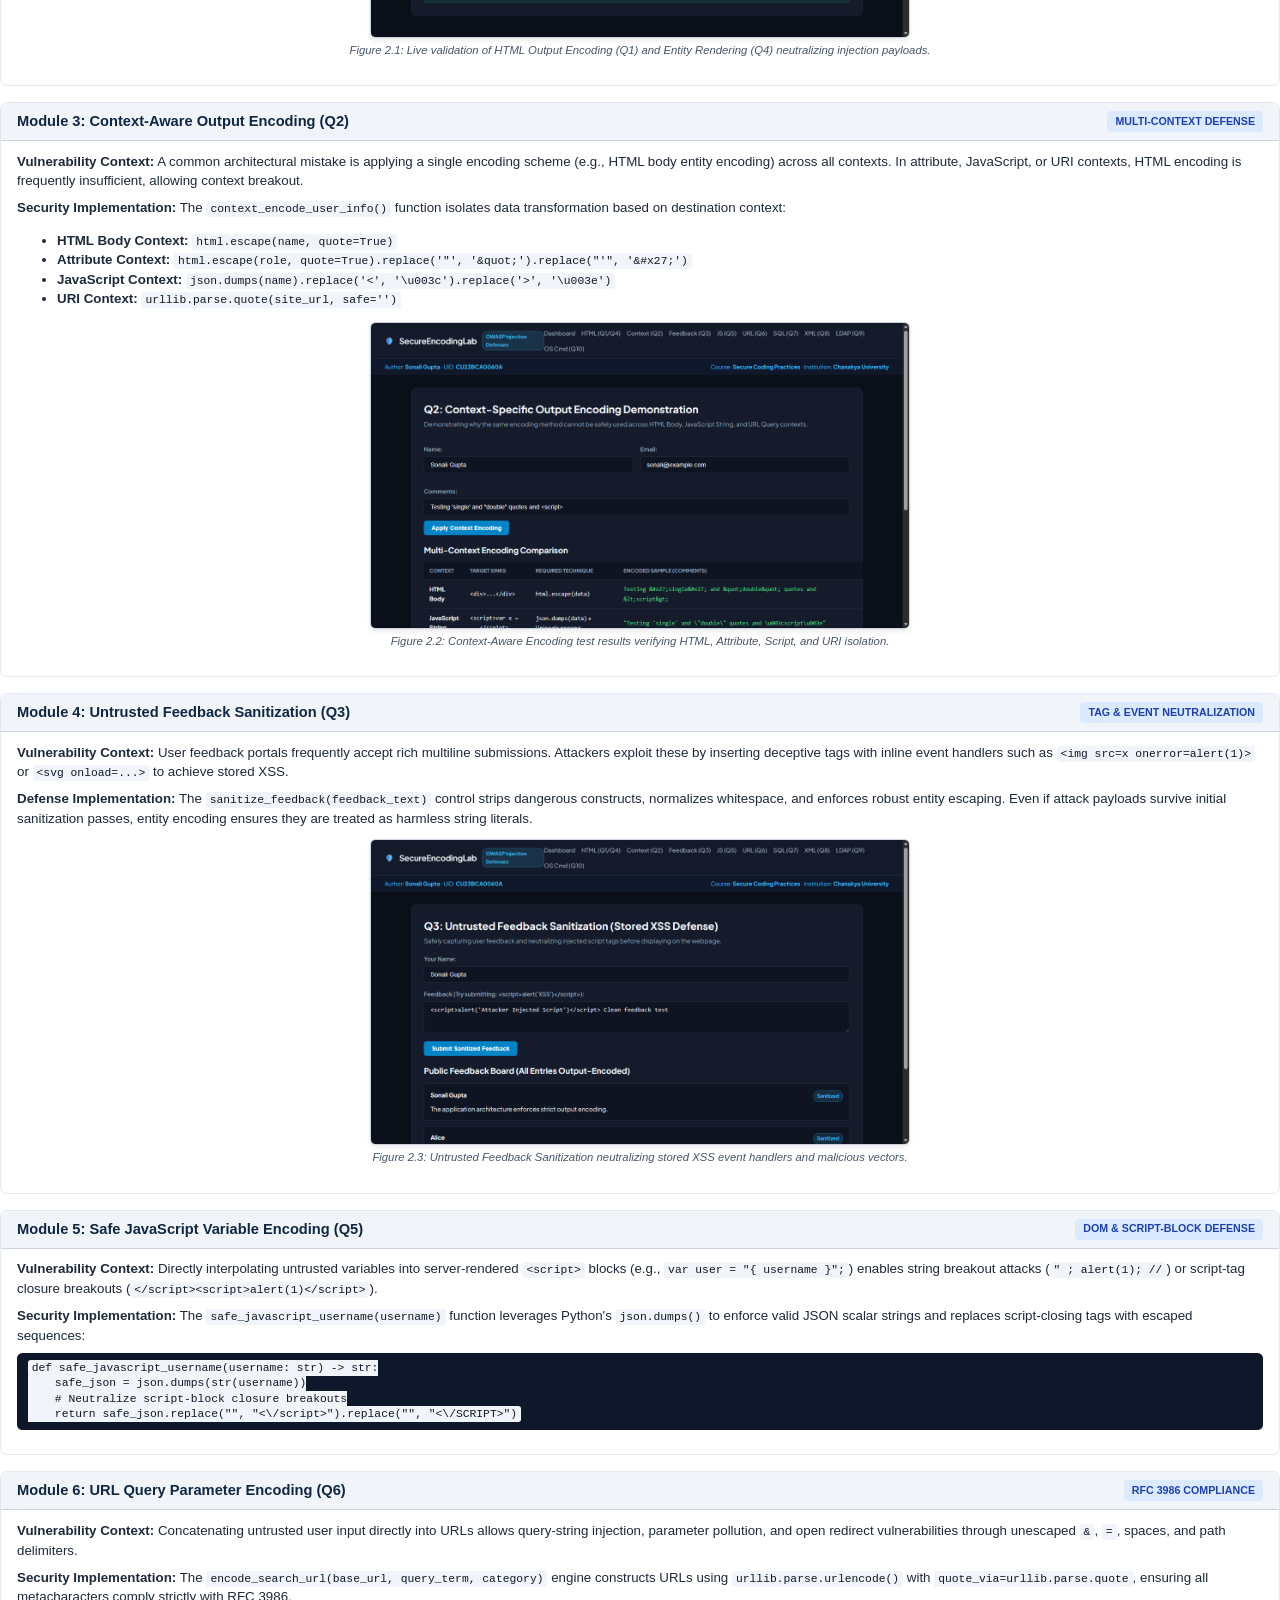
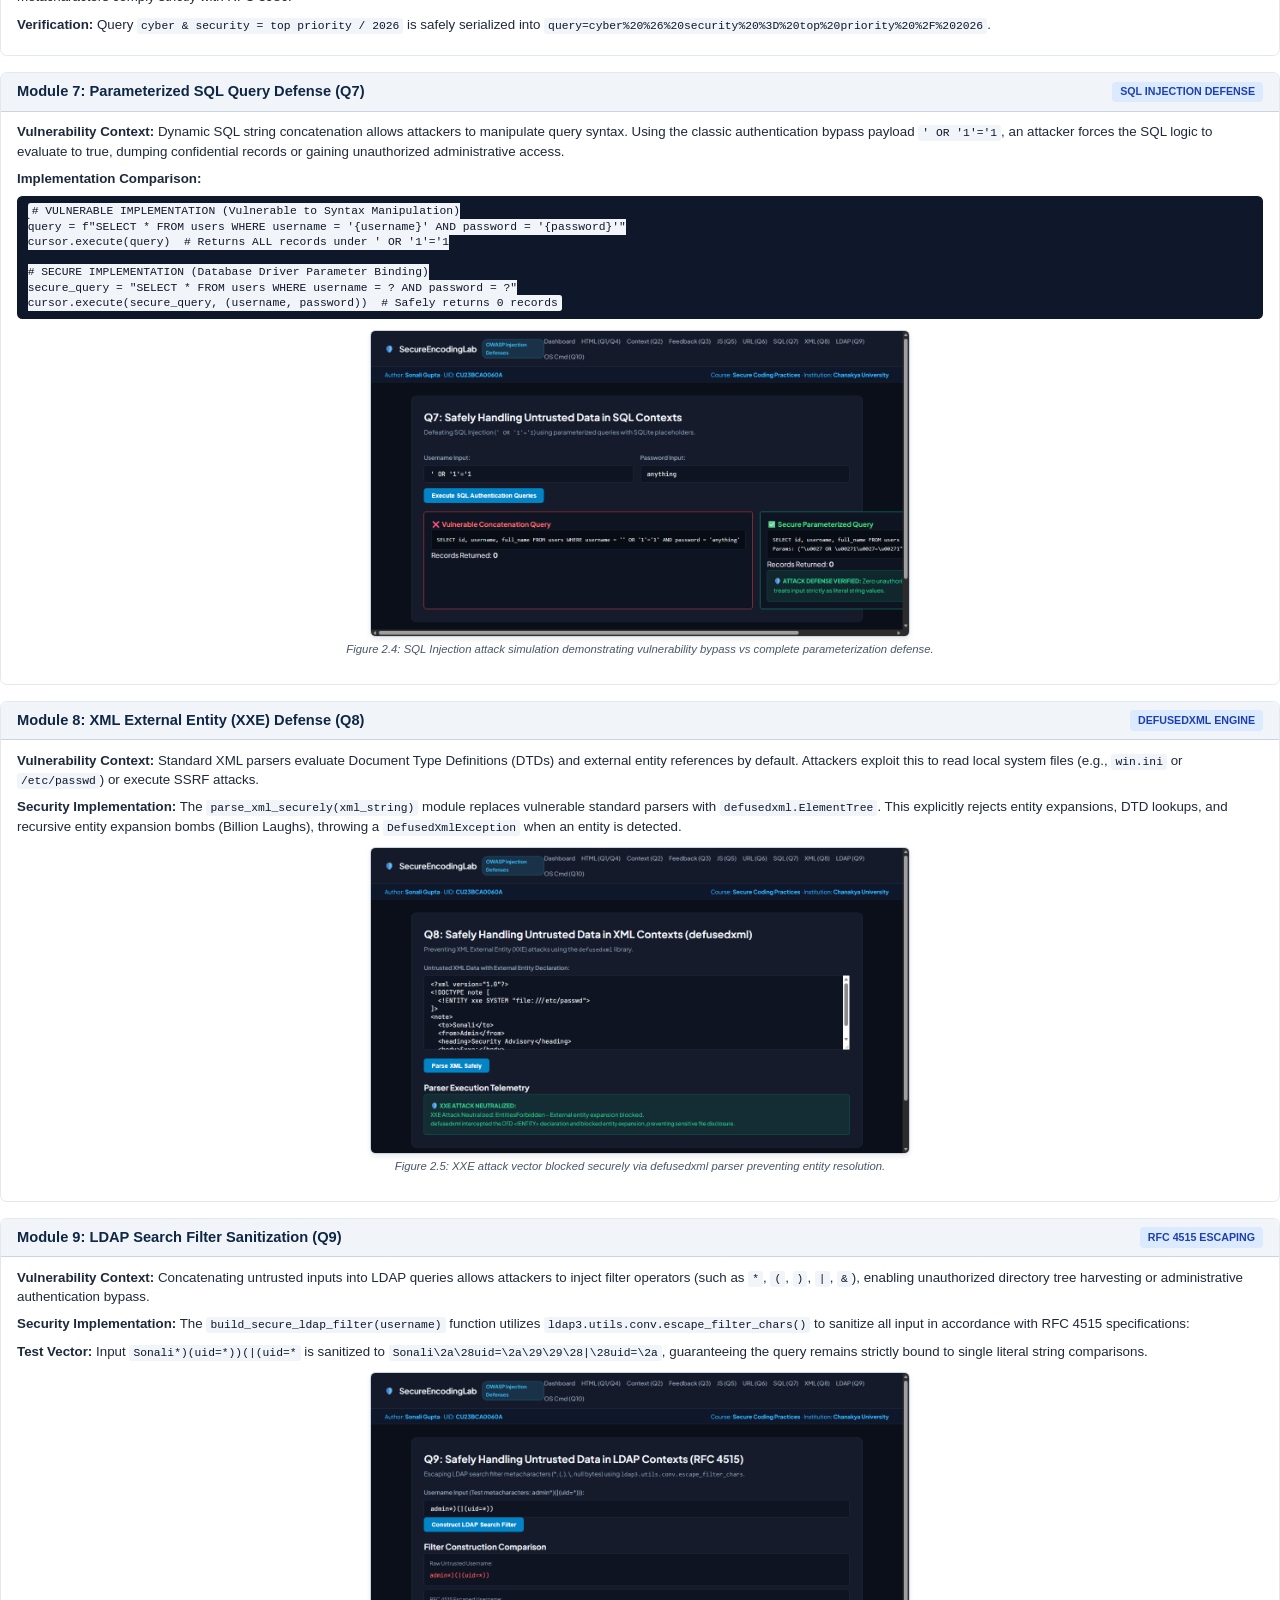
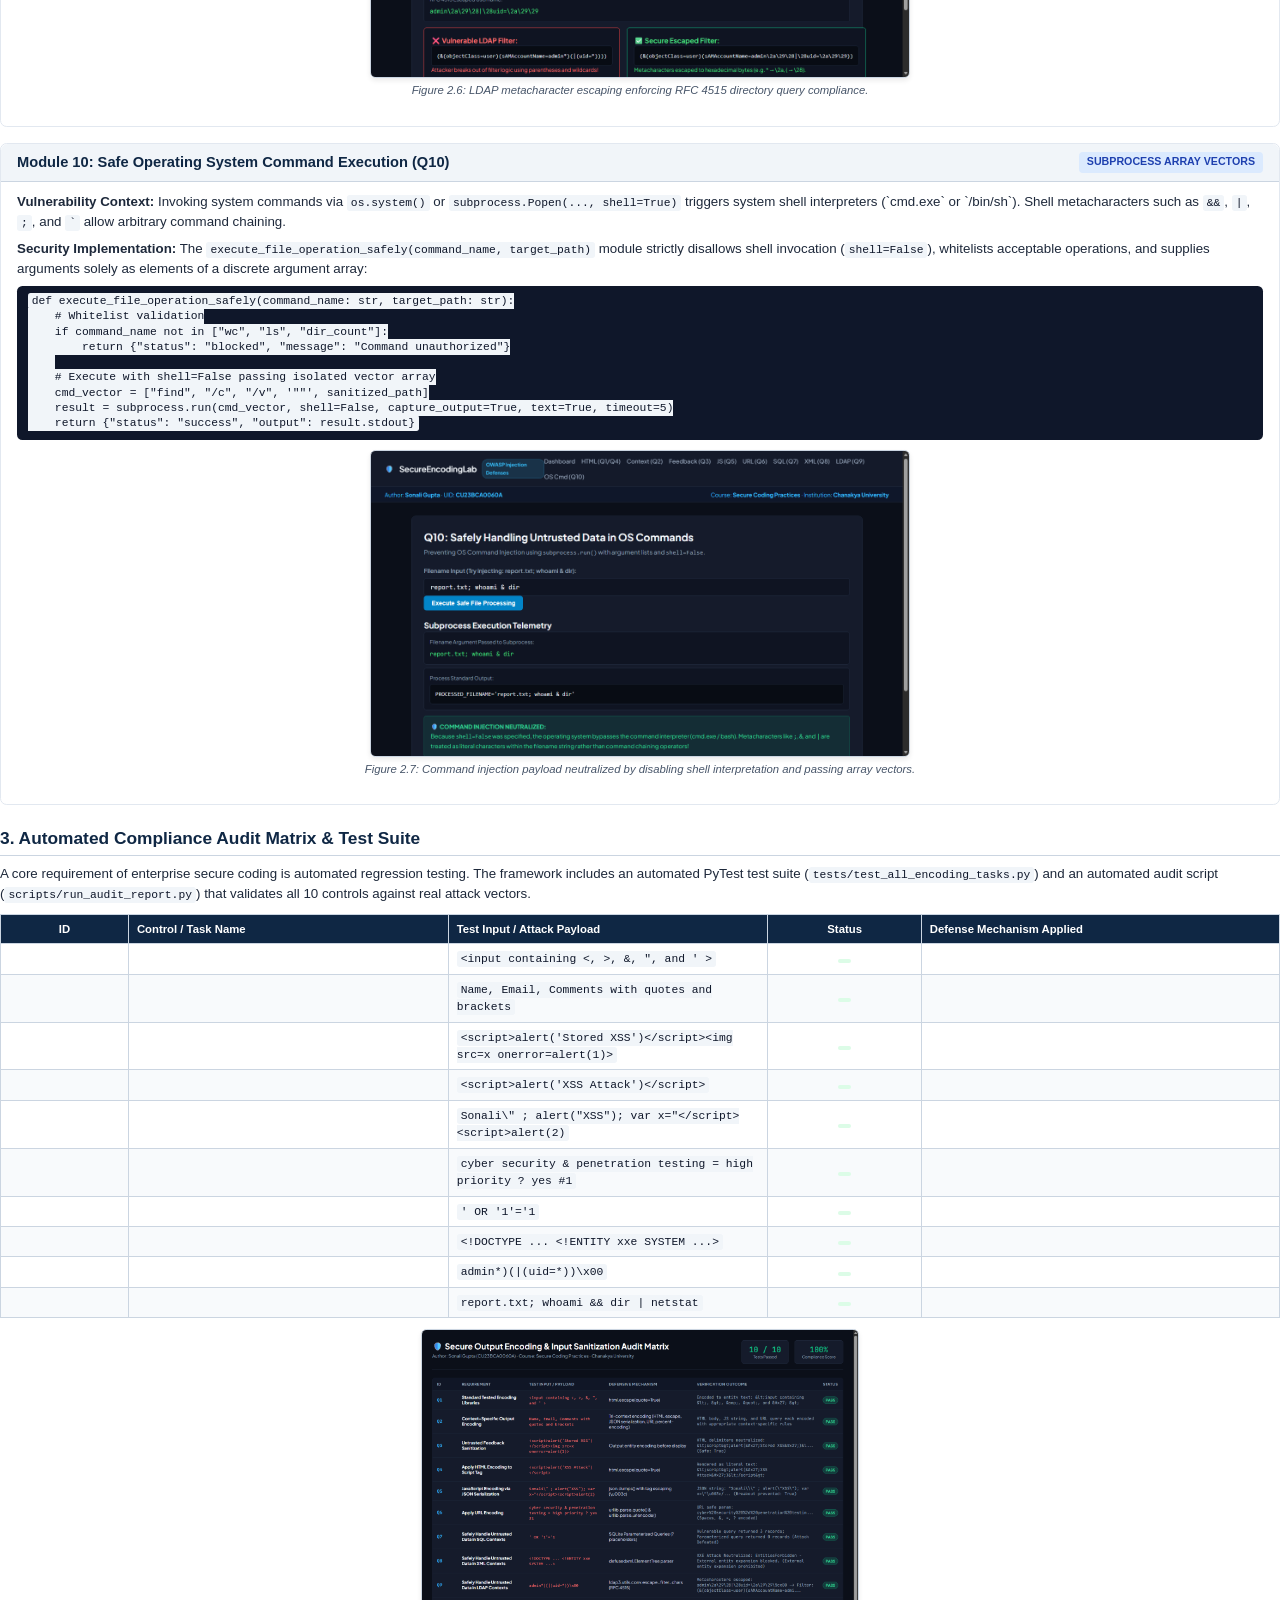
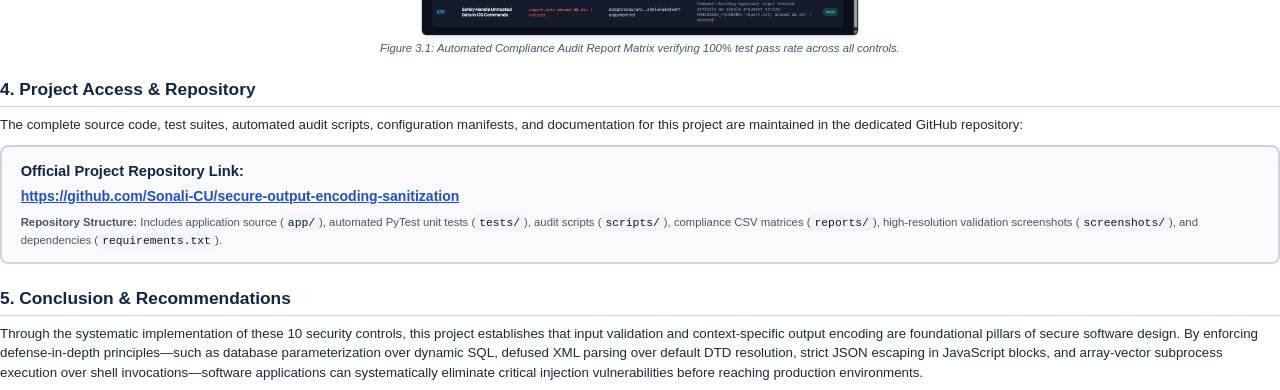
==== commit d3509968: "Fix embedded screenshot paths and remove faculty text from header box" ====
--- a/reports/assignment_report.html
+++ b/reports/assignment_report.html
@@ -267,7 +267,7 @@
 <!-- Institutional Header -->
 <div class="header-box">
     <div class="institution">Chanakya University</div>
-    <div class="department">Department of Computer Applications · Faculty of Science and Technology</div>
+    <div class="department">Department of Computer Applications</div>
     <div style="font-size: 13pt; font-weight: 700; color: #0f2744; margin-bottom: 6pt;">
         Assignment 3: Secure Output Encoding and Input Sanitization Framework
     </div>
@@ -355,7 +355,7 @@
         <strong>Result:</strong> Transformed to <code>Testing &amp;#x27;single&amp;#x27; &amp;amp; &amp;quot;double&amp;quot; quotes &amp;amp; &amp;lt;symbols&amp;gt; - Sonali Gupta</code>. The browser parses these entities strictly as text characters, rendering identical characters visually while nullifying HTML structural interpretation.
     </p>
     <div class="screenshot-figure">
-        <img src="" alt="HTML Output Encoding Live Verification">
+        <img src="[data-uri]" alt="HTML Output Encoding Live Verification">
         <div class="screenshot-caption">Figure 2.1: Live validation of HTML Output Encoding (Q1) and Entity Rendering (Q4) neutralizing injection payloads.</div>
     </div>
 </div>
@@ -379,7 +379,7 @@
         <li><strong>URI Context:</strong> <code>urllib.parse.quote(site_url, safe='')</code></li>
     </ul>
     <div class="screenshot-figure">
-        <img src="" alt="Context-Aware Output Encoding Verification">
+        <img src="[data-uri]" alt="Context-Aware Output Encoding Verification">
         <div class="screenshot-caption">Figure 2.2: Context-Aware Encoding test results verifying HTML, Attribute, Script, and URI isolation.</div>
     </div>
 </div>
@@ -397,7 +397,7 @@
         <strong>Defense Implementation:</strong> The <code>sanitize_feedback(feedback_text)</code> control strips dangerous constructs, normalizes whitespace, and enforces robust entity escaping. Even if attack payloads survive initial sanitization passes, entity encoding ensures they are treated as harmless string literals.
     </p>
     <div class="screenshot-figure">
-        <img src="" alt="Feedback Sanitization Verification">
+        <img src="[data-uri]